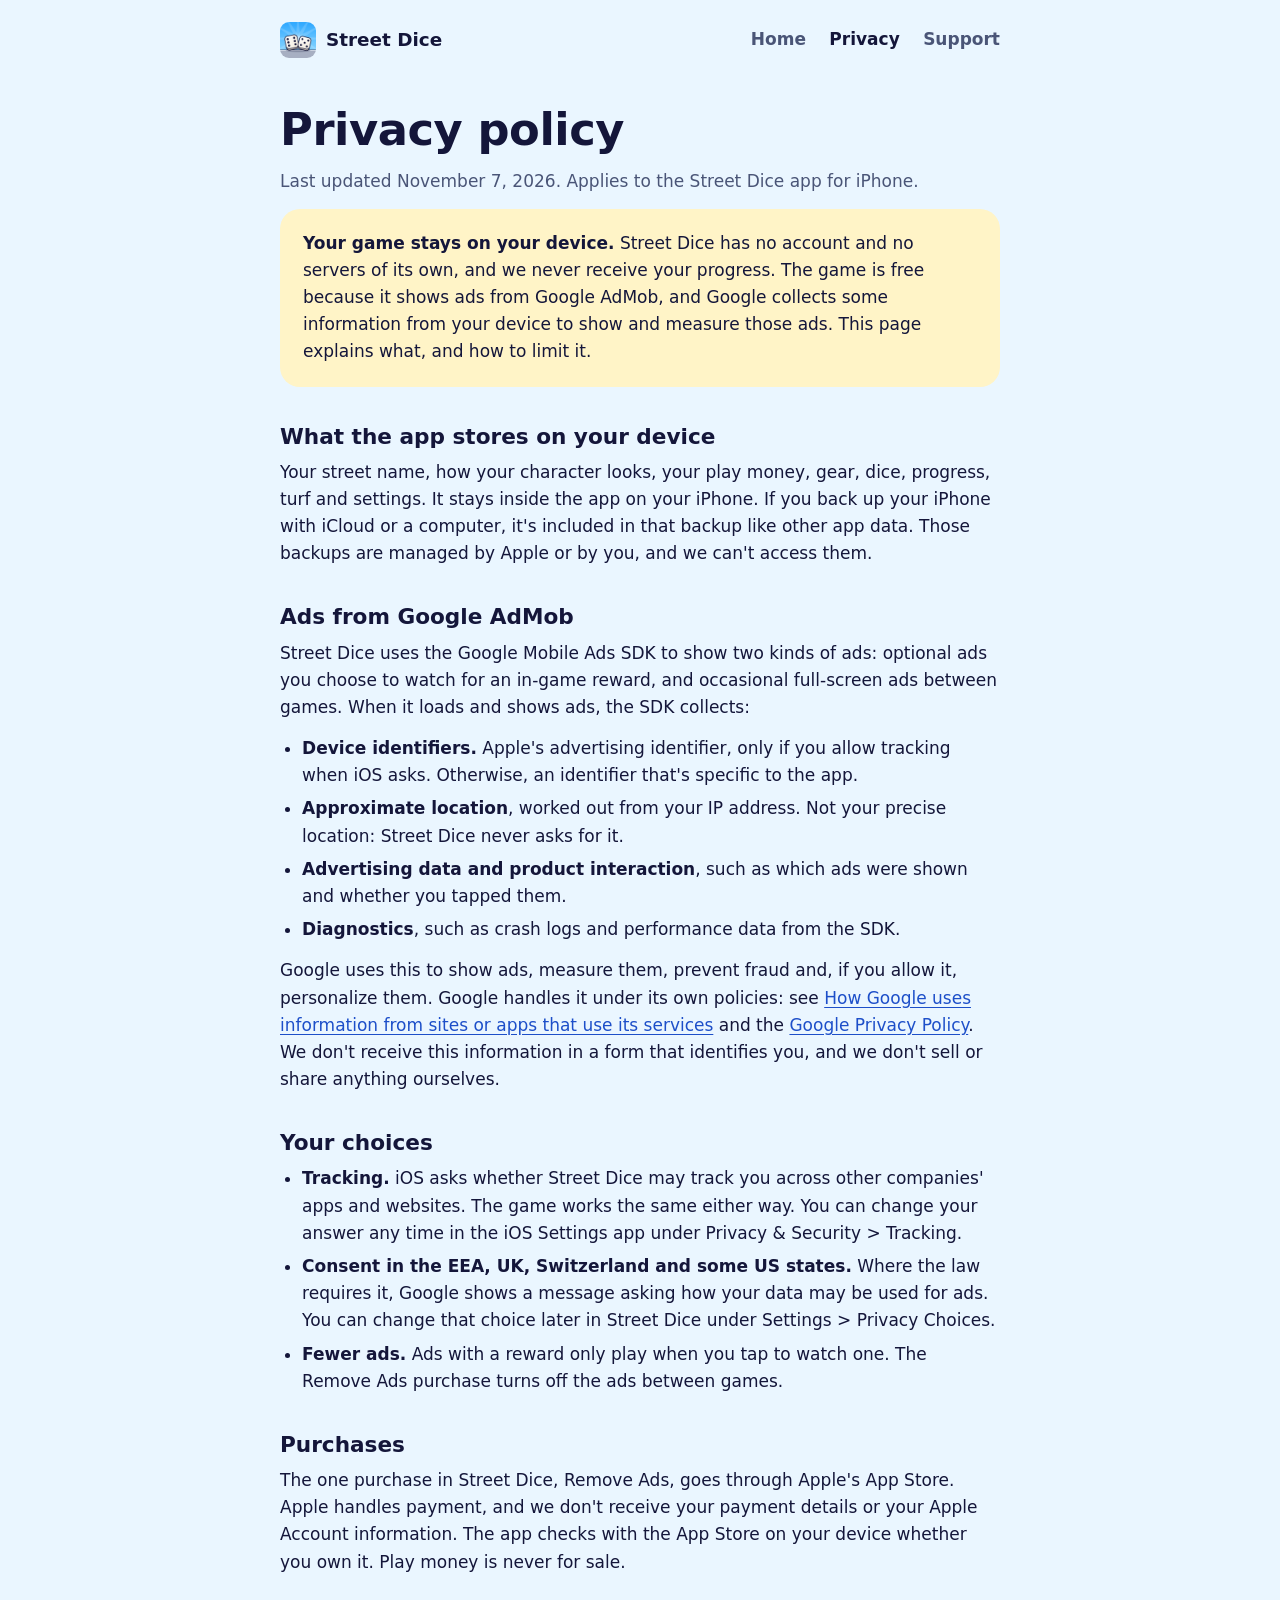
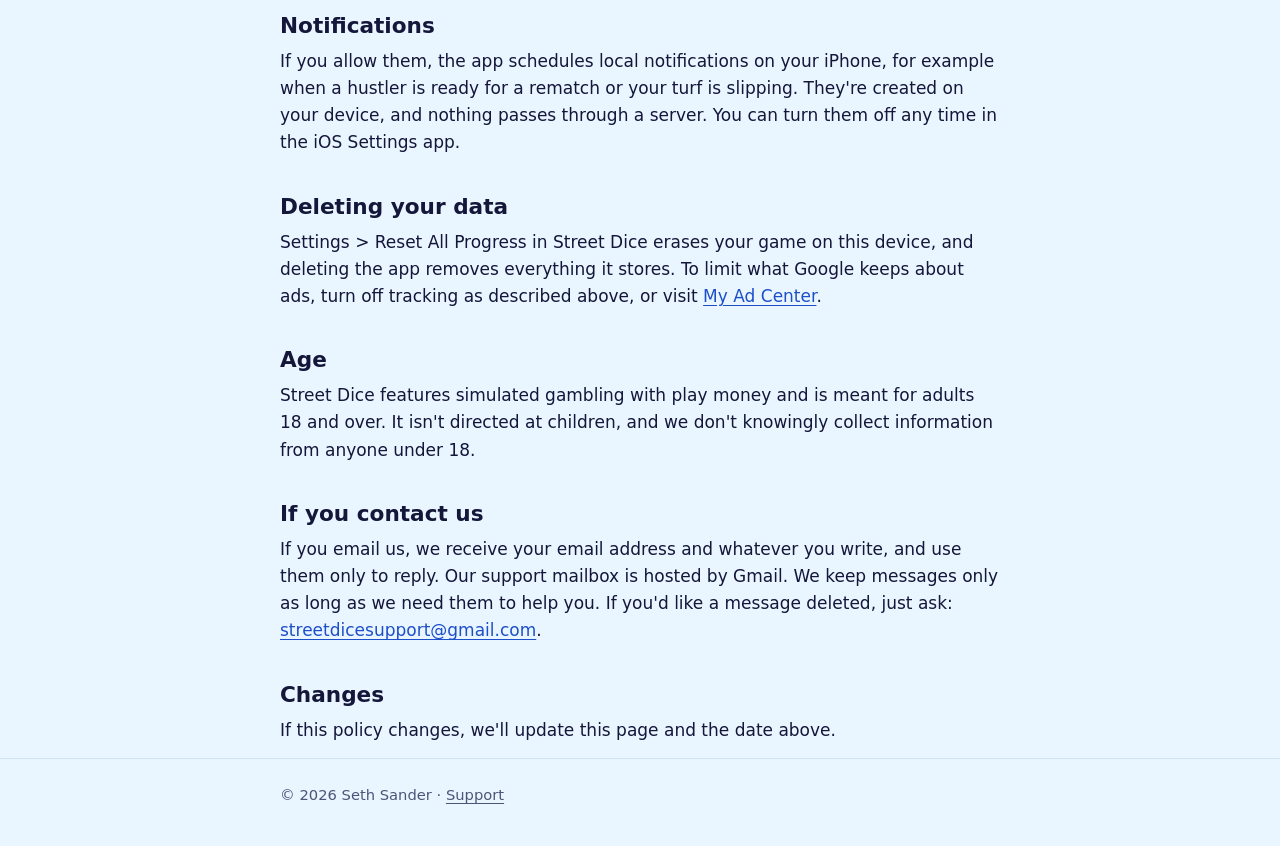
==== privacy/index.html @ 1fa0365e "Street Dice website: home, privacy policy and support Co-Authored-By: Claude Opus 5.5 <noreply@anthr" ====
<!doctype html>
<html lang="en">
<head>
  <meta charset="utf-8">
  <meta name="viewport" content="width=device-width, initial-scale=1">
  <title>Privacy policy | Street Dice</title>
  <meta name="description" content="How Street Dice handles your information: your game stays on your device, and ads come from Google AdMob.">
  <link rel="icon" href="../icon.png">
  <link rel="stylesheet" href="../style.css">
</head>
<body>
  <header class="site">
    <div class="wrap">
      <a class="brand" href="../"><img src="../icon.png" alt="">Street Dice</a>
      <nav class="site" aria-label="Site">
        <a href="../">Home</a>
        <a href="./" aria-current="page">Privacy</a>
        <a href="../support/">Support</a>
      </nav>
    </div>
  </header>

  <main class="wrap">
    <h1>Privacy policy</h1>
    <p class="muted">Last updated November 7, 2026. Applies to the Street Dice app for iPhone.</p>

    <div class="card promise">
      <p style="margin:0"><strong>Your game stays on your device.</strong> Street Dice has no account and no servers of its own, and we never receive your progress. The game is free because it shows ads from Google AdMob, and Google collects some information from your device to show and measure those ads. This page explains what, and how to limit it.</p>
    </div>

    <h2>What the app stores on your device</h2>
    <p>Your street name, how your character looks, your play money, gear, dice, progress, turf and settings. It stays inside the app on your iPhone. If you back up your iPhone with iCloud or a computer, it's included in that backup like other app data. Those backups are managed by Apple or by you, and we can't access them.</p>

    <h2>Ads from Google AdMob</h2>
    <p>Street Dice uses the Google Mobile Ads SDK to show two kinds of ads: optional ads you choose to watch for an in-game reward, and occasional full-screen ads between games. When it loads and shows ads, the SDK collects:</p>
    <ul>
      <li><strong>Device identifiers.</strong> Apple's advertising identifier, only if you allow tracking when iOS asks. Otherwise, an identifier that's specific to the app.</li>
      <li><strong>Approximate location</strong>, worked out from your IP address. Not your precise location: Street Dice never asks for it.</li>
      <li><strong>Advertising data and product interaction</strong>, such as which ads were shown and whether you tapped them.</li>
      <li><strong>Diagnostics</strong>, such as crash logs and performance data from the SDK.</li>
    </ul>
    <p>Google uses this to show ads, measure them, prevent fraud and, if you allow it, personalize them. Google handles it under its own policies: see <a href="https://policies.google.com/technologies/partner-sites">How Google uses information from sites or apps that use its services</a> and the <a href="https://policies.google.com/privacy">Google Privacy Policy</a>. We don't receive this information in a form that identifies you, and we don't sell or share anything ourselves.</p>

    <h2>Your choices</h2>
    <ul>
      <li><strong>Tracking.</strong> iOS asks whether Street Dice may track you across other companies' apps and websites. The game works the same either way. You can change your answer any time in the iOS Settings app under Privacy &amp; Security &gt; Tracking.</li>
      <li><strong>Consent in the EEA, UK, Switzerland and some US states.</strong> Where the law requires it, Google shows a message asking how your data may be used for ads. You can change that choice later in Street Dice under Settings &gt; Privacy Choices.</li>
      <li><strong>Fewer ads.</strong> Ads with a reward only play when you tap to watch one. The Remove Ads purchase turns off the ads between games.</li>
    </ul>

    <h2>Purchases</h2>
    <p>The one purchase in Street Dice, Remove Ads, goes through Apple's App Store. Apple handles payment, and we don't receive your payment details or your Apple Account information. The app checks with the App Store on your device whether you own it. Play money is never for sale.</p>

    <h2>Notifications</h2>
    <p>If you allow them, the app schedules local notifications on your iPhone, for example when a hustler is ready for a rematch or your turf is slipping. They're created on your device, and nothing passes through a server. You can turn them off any time in the iOS Settings app.</p>

    <h2>Deleting your data</h2>
    <p>Settings &gt; Reset All Progress in Street Dice erases your game on this device, and deleting the app removes everything it stores. To limit what Google keeps about ads, turn off tracking as described above, or visit <a href="https://myadcenter.google.com/">My Ad Center</a>.</p>

    <h2>Age</h2>
    <p>Street Dice features simulated gambling with play money and is meant for adults 18 and over. It isn't directed at children, and we don't knowingly collect information from anyone under 18.</p>

    <h2>If you contact us</h2>
    <p>If you email us, we receive your email address and whatever you write, and use them only to reply. Our support mailbox is hosted by Gmail. We keep messages only as long as we need them to help you. If you'd like a message deleted, just ask: <a href="mailto:streetdicesupport@gmail.com">streetdicesupport@gmail.com</a>.</p>

    <h2>Changes</h2>
    <p>If this policy changes, we'll update this page and the date above.</p>
  </main>

  <footer class="site">
    <div class="wrap">
      &copy; 2026 Seth Sander &middot; <a href="../support/">Support</a>
    </div>
  </footer>
</body>
</html>
---- style.css ----
:root {
  --page: #eaf6ff;
  --card: #ffffff;
  --line: #cfe3f5;
  --ink: #14163a;
  --muted: #4a5577;
  --accent: #1d4fc9;
  --accent-wash: #fff4c7;
  --gold: #ffd23f;
  --sky: #2fa8ff;
  color-scheme: light dark;
}

@media (prefers-color-scheme: dark) {
  :root {
    --page: #0c1030;
    --card: #161b45;
    --line: #262d63;
    --ink: #eef1ff;
    --muted: #aab3dc;
    --accent: #8fb4ff;
    --accent-wash: #2b2a17;
  }
}

* { box-sizing: border-box; }

html { -webkit-text-size-adjust: 100%; }

body {
  margin: 0;
  background: var(--page);
  color: var(--ink);
  font-family: ui-rounded, "SF Pro Rounded", system-ui, -apple-system, "Segoe UI", sans-serif;
  font-size: 1.0625rem;
  line-height: 1.6;
}

a { color: var(--accent); text-underline-offset: 3px; }
a:hover { text-decoration-thickness: 2px; }
:focus-visible { outline: 3px solid var(--accent); outline-offset: 2px; border-radius: 4px; }

.wrap { max-width: 760px; margin: 0 auto; padding: 0 20px; }

header.site { padding: 22px 0; }
header.site .wrap { display: flex; align-items: center; justify-content: space-between; gap: 16px; flex-wrap: wrap; }
.brand { display: inline-flex; align-items: center; gap: 10px; font-weight: 800; font-size: 1.15rem; color: var(--ink); text-decoration: none; }
.brand img { width: 36px; height: 36px; border-radius: 9px; }
nav.site a { margin-left: 18px; font-weight: 700; text-decoration: none; color: var(--muted); }
nav.site a:first-child { margin-left: 0; }
nav.site a[aria-current="page"] { color: var(--ink); }

main { padding-bottom: 64px; }

h1 { font-size: clamp(2rem, 5vw, 2.8rem); line-height: 1.15; margin: 24px 0 12px; letter-spacing: -0.01em; text-wrap: balance; font-weight: 900; }
h2 { font-size: 1.35rem; line-height: 1.3; margin: 36px 0 8px; font-weight: 800; }
h3 { font-size: 1.1rem; margin: 0 0 4px; }
p { margin: 0 0 14px; text-wrap: pretty; }
ul { margin: 0 0 14px; padding-left: 1.3em; }
li { margin-bottom: 6px; }
.lead { font-size: 1.2rem; color: var(--muted); max-width: 60ch; }
.muted { color: var(--muted); }
.small { font-size: 0.92rem; }

.card {
  background: var(--card);
  border: 1px solid var(--line);
  border-radius: 20px;
  padding: 20px 22px;
  margin: 14px 0;
}

/* The dice shown once on the home page */
.dice { display: flex; gap: 14px; margin: 28px 0 8px; }
.die {
  width: 64px; height: 64px; border-radius: 16px; background: #fff; border: 4px solid #14163a;
  box-shadow: 0 6px 0 #14163a; display: grid; grid-template-columns: repeat(3, 1fr); grid-template-rows: repeat(3, 1fr);
  padding: 8px; transform: rotate(-6deg);
}
.die + .die { transform: rotate(8deg); }
.die i { width: 11px; height: 11px; border-radius: 50%; background: #14163a; place-self: center; }
.die i.off { visibility: hidden; }

.points { display: grid; gap: 4px; margin: 8px 0; }

.promise { background: var(--accent-wash); border-color: transparent; }

details { border-top: 1px solid var(--line); padding: 14px 0; }
details:first-of-type { border-top: 0; }
summary { cursor: pointer; font-weight: 700; }
details p { margin-top: 10px; }

.email { font-size: 1.25rem; font-weight: 700; word-break: break-all; }

footer.site { border-top: 1px solid var(--line); padding: 24px 0 40px; color: var(--muted); font-size: 0.92rem; }
footer.site a { color: var(--muted); }

@media (max-width: 480px) {
  nav.site a { margin-left: 14px; }
  .die { width: 54px; height: 54px; padding: 6px; }
  .die i { width: 9px; height: 9px; }
}
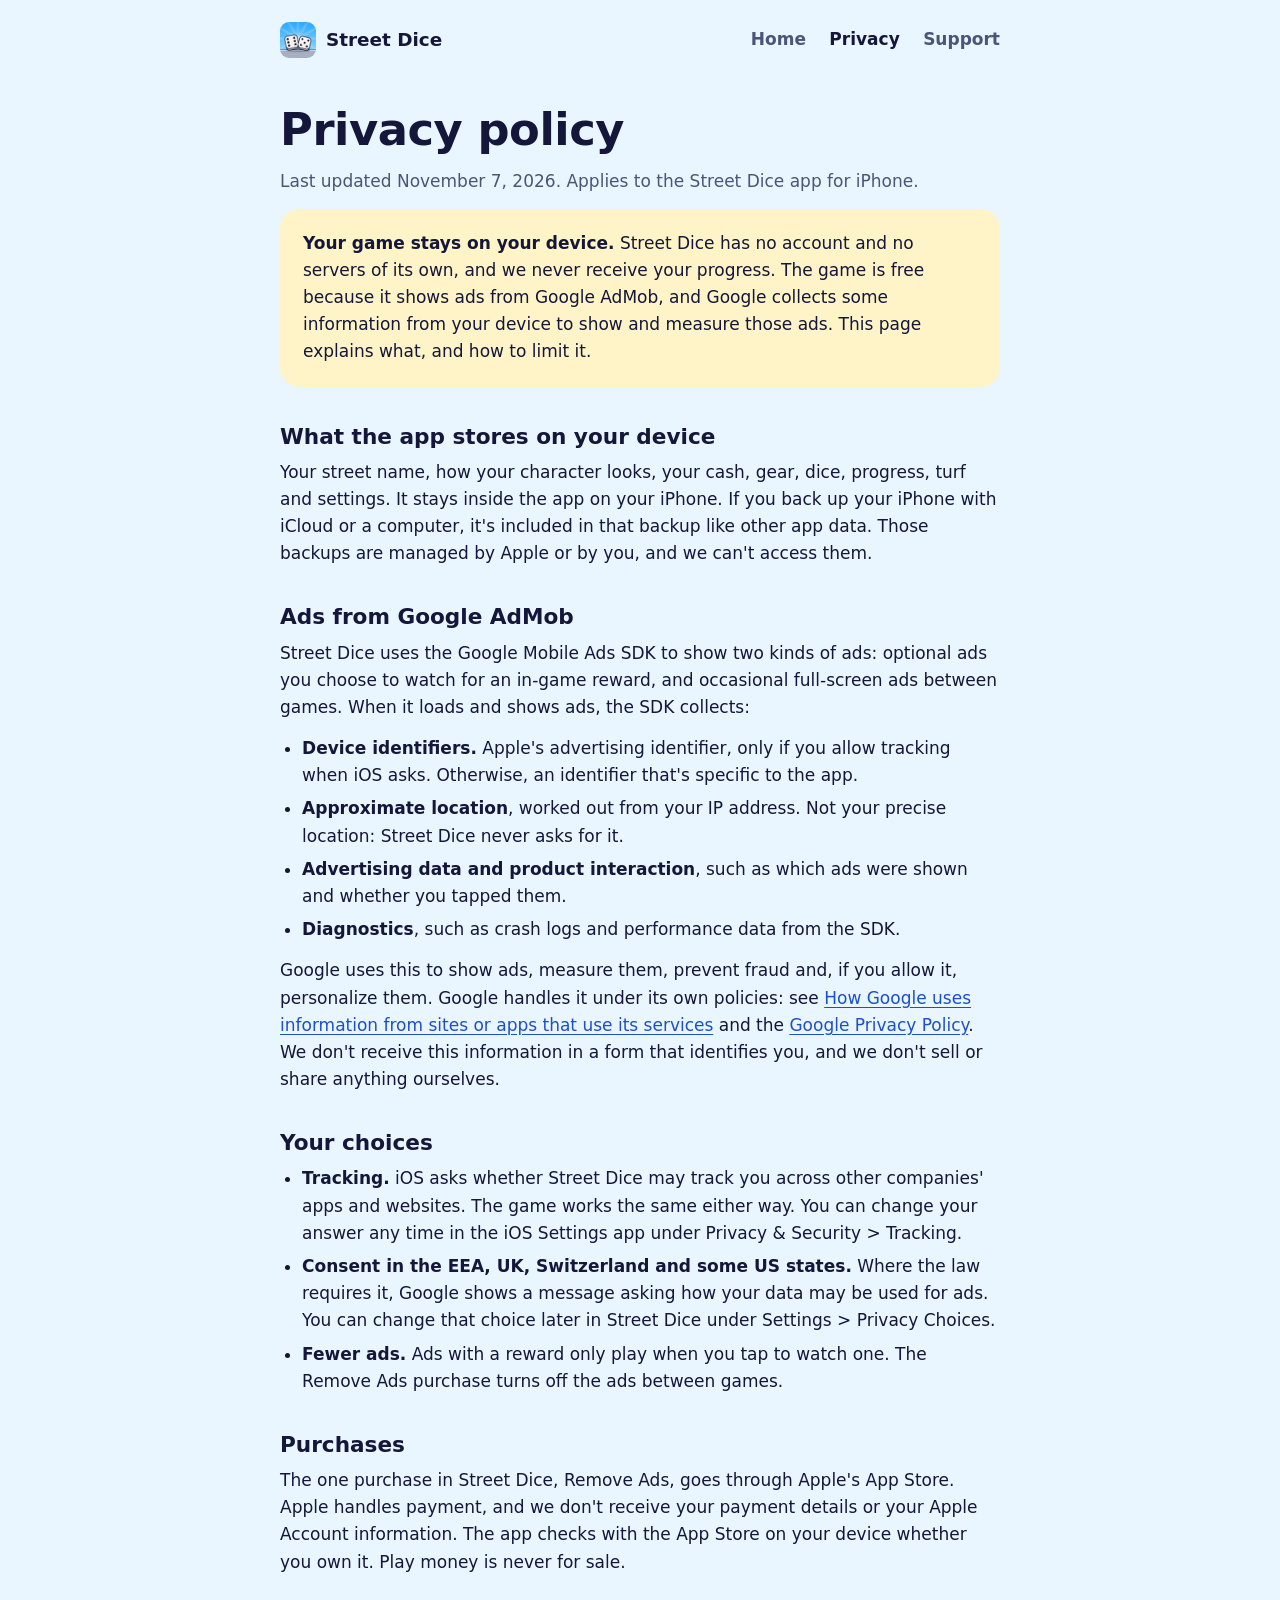
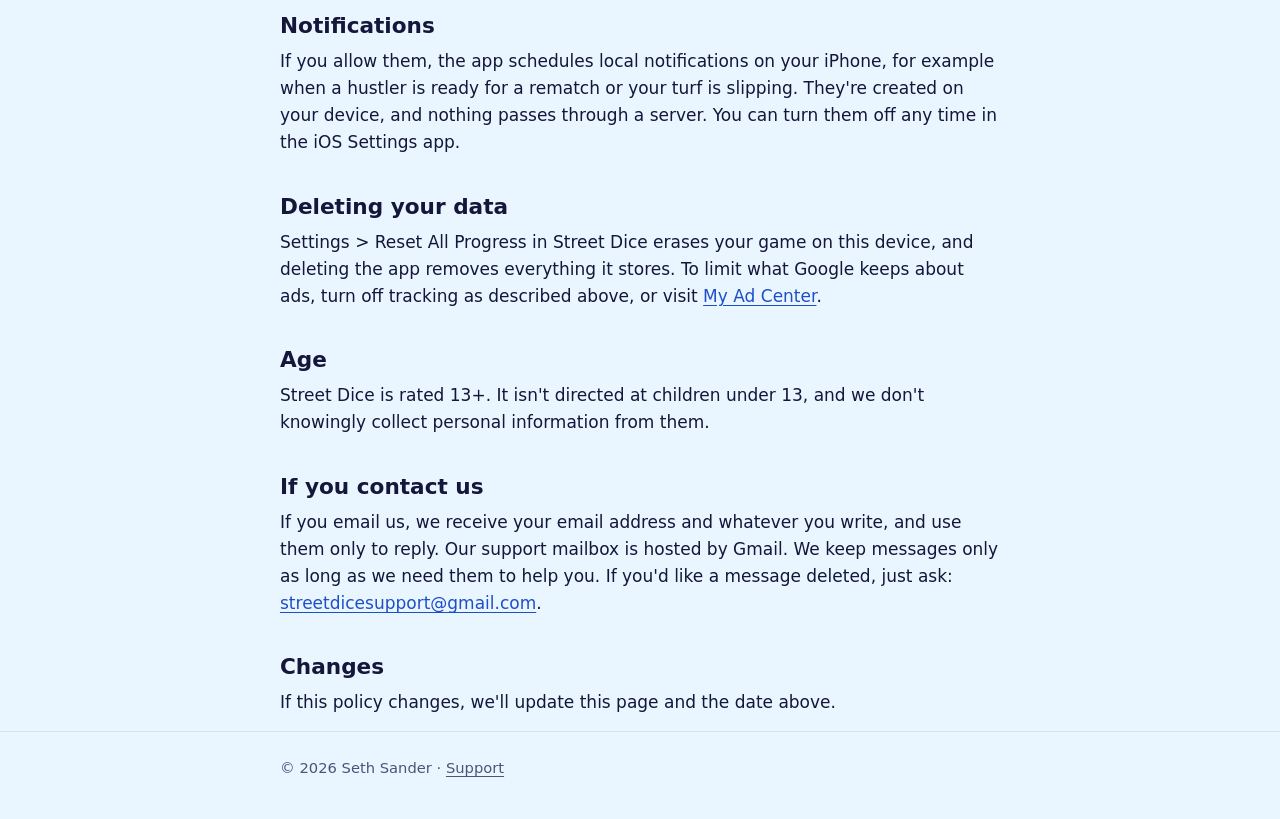
==== commit f5db976b: "Match the no-wager app: drop craps, 18+ and gambling wording Co-Authored-By: Claude Opus 5.5 <norepl" ====
--- a/privacy/index.html
+++ b/privacy/index.html
@@ -29,7 +29,7 @@
     </div>
 
     <h2>What the app stores on your device</h2>
-    <p>Your street name, how your character looks, your play money, gear, dice, progress, turf and settings. It stays inside the app on your iPhone. If you back up your iPhone with iCloud or a computer, it's included in that backup like other app data. Those backups are managed by Apple or by you, and we can't access them.</p>
+    <p>Your street name, how your character looks, your cash, gear, dice, progress, turf and settings. It stays inside the app on your iPhone. If you back up your iPhone with iCloud or a computer, it's included in that backup like other app data. Those backups are managed by Apple or by you, and we can't access them.</p>
 
     <h2>Ads from Google AdMob</h2>
     <p>Street Dice uses the Google Mobile Ads SDK to show two kinds of ads: optional ads you choose to watch for an in-game reward, and occasional full-screen ads between games. When it loads and shows ads, the SDK collects:</p>
@@ -58,7 +58,7 @@
     <p>Settings &gt; Reset All Progress in Street Dice erases your game on this device, and deleting the app removes everything it stores. To limit what Google keeps about ads, turn off tracking as described above, or visit <a href="https://myadcenter.google.com/">My Ad Center</a>.</p>
 
     <h2>Age</h2>
-    <p>Street Dice features simulated gambling with play money and is meant for adults 18 and over. It isn't directed at children, and we don't knowingly collect information from anyone under 18.</p>
+    <p>Street Dice is rated 13+. It isn't directed at children under 13, and we don't knowingly collect personal information from them.</p>
 
     <h2>If you contact us</h2>
     <p>If you email us, we receive your email address and whatever you write, and use them only to reply. Our support mailbox is hosted by Gmail. We keep messages only as long as we need them to help you. If you'd like a message deleted, just ask: <a href="mailto:streetdicesupport@gmail.com">streetdicesupport@gmail.com</a>.</p>
